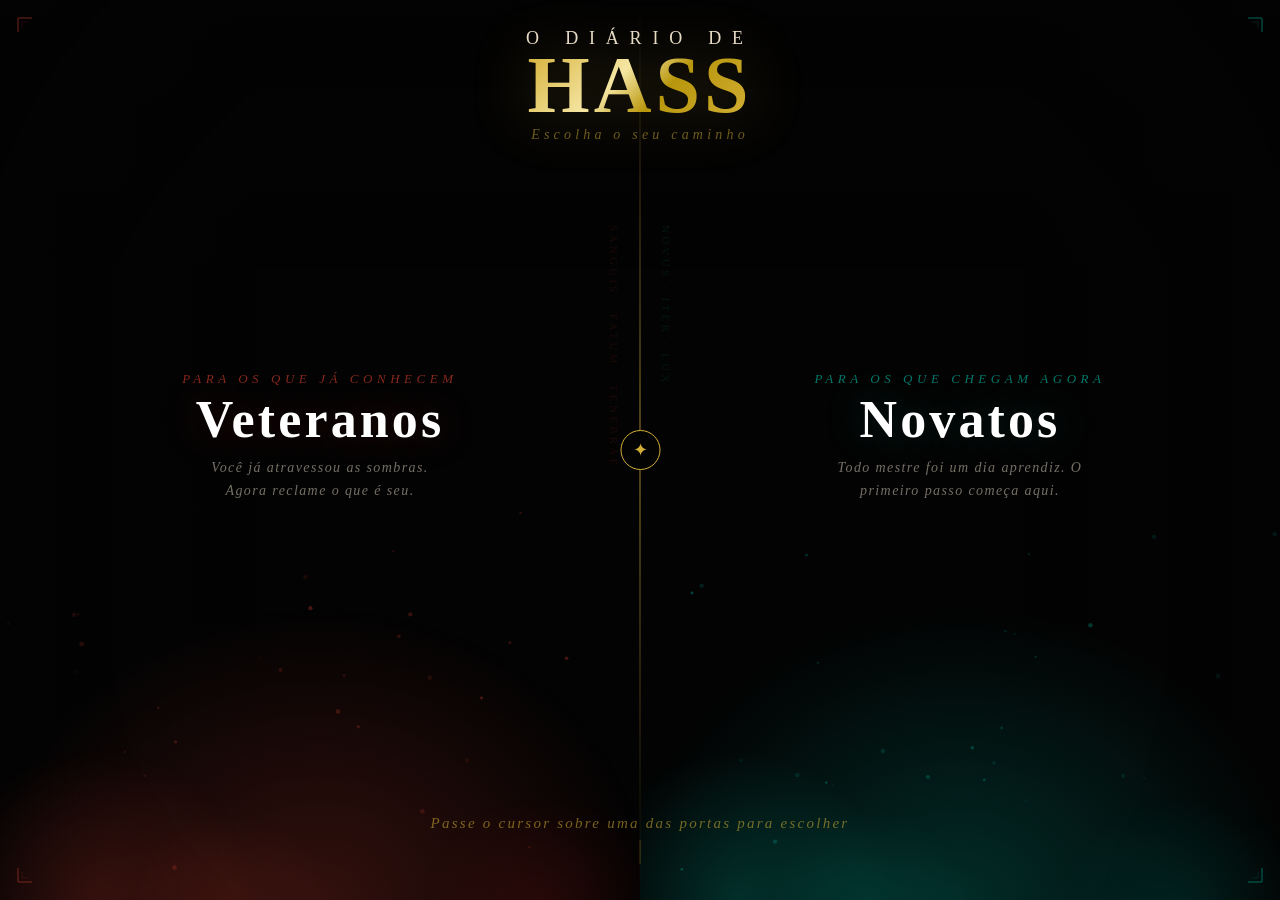
==== index.html @ 7ca0ae03 "Add files via upload" ====
<!DOCTYPE html>
<html lang="pt-br">
<head>
  <meta charset="UTF-8">
  <meta name="viewport" content="width=device-width, initial-scale=1.0">
  <link rel="stylesheet" href="./style.css">
  <title>O Diário de Hass</title>

  <!-- Fonts -->
  <link rel="preconnect" href="https://fonts.googleapis.com">
  <link rel="preconnect" href="https://fonts.gstatic.com" crossorigin>

  <!-- CSS -->
  <link rel="stylesheet" href="css/style.css">
</head>

<body>
 
<!-- CURSOR -->
<div class="cursor" id="cursor">
  <div class="cursor-outer"></div>
  <div class="cursor-inner"></div>
</div>
 
<!-- PARTICLES -->
<canvas id="particles"></canvas>
 
<!-- LOGO -->
<div class="logo-header">
  <span class="logo-title">O Diário de</span>
  <span class="logo-main">HASS</span>
  <span class="logo-sub">Escolha o seu caminho</span>
</div>
 
<div class="scene" id="scene">
 
  <!-- DIVIDER -->
  <div class="divider">
    <div class="divider-emblem">✦</div>
  </div>
 
  <!-- LEFT: VETERANOS -->
  <div class="panel panel-left" id="panel-left"
    onmouseenter="lean('left')" onmouseleave="resetLean()"
    onclick="navigate('')">
 
    <div class="panel-bg"></div>
    <div class="panel-vignette"></div>
    <div class="edge-glow"></div>
    <div class="fog">
      <div class="fog-layer"></div>
      <div class="fog-layer"></div>
    </div>
 
    <!-- RUNES -->
    <div class="runes rune-left">SANGUIS · FATUM · TENEBRAE</div>
 
    <!-- CORNERS -->
    <div class="corner corner-tl">
      <svg viewBox="0 0 32 32" fill="none" xmlns="http://www.w3.org/2000/svg">
        <path d="M2 2 L2 16 M2 2 L16 2" stroke="#C0392B" stroke-width="1.5"/>
        <path d="M6 6 L6 12 M6 6 L12 6" stroke="#C0392B" stroke-width="0.8" opacity="0.5"/>
      </svg>
    </div>
    <div class="corner corner-bl">
      <svg viewBox="0 0 32 32" fill="none" xmlns="http://www.w3.org/2000/svg">
        <path d="M2 2 L2 16 M2 2 L16 2" stroke="#C0392B" stroke-width="1.5"/>
        <path d="M6 6 L6 12 M6 6 L12 6" stroke="#C0392B" stroke-width="0.8" opacity="0.5"/>
      </svg>
    </div>
 
    <div class="panel-content">
      <div class="door-frame">
        
      </div>
      <span class="path-label">Para os que já conhecem</span>
      <h2 class="path-name">Veteranos</h2>
      <p class="path-desc">Você já atravessou as sombras. Agora reclame o que é seu.</p>
      <a class="path-cta" href="https://odiariodehass.com/finalizar-compra/?h_item=combo-1-vol-1-vol-2-e-vol-3">
        Entrar pela porta vermelha
      </a>
    </div>
 
    <!-- LORE SCROLL -->
    <div class="lore-scroll">
      <div class="lore-scroll-border">
        <span class="lore-tag">Trilogia Completa</span>
        <p class="lore-text">Volumes I, II e III — a saga completa nas suas mãos.</p>
        <span class="lore-pages">1.117 páginas</span>
      </div>
    </div>
  </div>
 
  <!-- RIGHT: NOVATOS -->
  <div class="panel panel-right" id="panel-right"
    onmouseenter="lean('right')" onmouseleave="resetLean()"
    onclick="navigate('https://odiariodehass.com/finalizar-compra/?h_item=livro-o-diario-de-hass-volume-1')">
 
    <div class="panel-bg"></div>
    <div class="panel-vignette"></div>
    <div class="edge-glow"></div>
    <div class="fog">
      <div class="fog-layer"></div>
      <div class="fog-layer"></div>
    </div>
 
    <!-- RUNES -->
    <div class="runes rune-right">NOVUS · ITER · LUX</div>
 
    <!-- CORNERS -->
    <div class="corner corner-tr">
      <svg viewBox="0 0 32 32" fill="none" xmlns="http://www.w3.org/2000/svg">
        <path d="M2 2 L2 16 M2 2 L16 2" stroke="#00A896" stroke-width="1.5"/>
        <path d="M6 6 L6 12 M6 6 L12 6" stroke="#00A896" stroke-width="0.8" opacity="0.5"/>
      </svg>
    </div>
    <div class="corner corner-br">
      <svg viewBox="0 0 32 32" fill="none" xmlns="http://www.w3.org/2000/svg">
        <path d="M2 2 L2 16 M2 2 L16 2" stroke="#00A896" stroke-width="1.5"/>
        <path d="M6 6 L6 12 M6 6 L12 6" stroke="#00A896" stroke-width="0.8" opacity="0.5"/>
      </svg>
    </div>
 
    <div class="panel-content">
      <div class="door-frame">
        
      </div>
      <span class="path-label">Para os que chegam agora</span>
      <h2 class="path-name">Novatos</h2>
      <p class="path-desc">Todo mestre foi um dia aprendiz. O primeiro passo começa aqui.</p>
      <a class="path-cta" href="https://odiariodehass.com/finalizar-compra/?h_item=livro-o-diario-de-hass-volume-1">
        Entrar pela porta verde
      </a>
    </div>
 
    
 
</div>
 
<!-- INSTRUCTION -->
<div class="instruction">
  <p class="instruction-text">Passe o cursor sobre uma das portas para escolher</p>
  <div class="instruction-line"></div>
</div>
 
<script>
const scene = document.getElementById('scene');
const cursor = document.getElementById('cursor');
const canvas = document.getElementById('particles');
const ctx = canvas.getContext('2d');
 
/* CURSOR */
let mx = window.innerWidth/2, my = window.innerHeight/2;
let cx = mx, cy = my;
document.addEventListener('mousemove', e => { mx = e.clientX; my = e.clientY; });
(function animCursor() {
  cx += (mx - cx) * 0.18;
  cy += (my - cy) * 0.18;
  cursor.style.left = cx + 'px';
  cursor.style.top = cy + 'px';
  requestAnimationFrame(animCursor);
})();
 
/* LEAN */
let leanTimeout;
function lean(side) {
  clearTimeout(leanTimeout);
  scene.classList.remove('lean-left','lean-right');
  scene.classList.add('lean-' + side);
  document.body.classList.add('hovering');
}
function resetLean() {
  clearTimeout(leanTimeout);
  leanTimeout = setTimeout(() => {
    scene.classList.remove('lean-left','lean-right');
    document.body.classList.remove('hovering');
  }, 120);
}
 
/* NAVIGATE */
function navigate(url) {
  document.body.style.transition = 'opacity 0.6s';
  document.body.style.opacity = '0';
  setTimeout(() => window.location.href = url, 600);
}
 
/* PARTICLES */
let W, H, particles = [];
function resize() {
  W = canvas.width = window.innerWidth;
  H = canvas.height = window.innerHeight;
}
resize();
window.addEventListener('resize', resize);
 
class Particle {
  constructor(side) {
    this.side = side;
    this.reset();
  }
  reset() {
    const half = W / 2;
    this.x = this.side === 'left'
      ? Math.random() * half
      : half + Math.random() * half;
    this.y = H * 0.6 + Math.random() * H * 0.4;
    this.vx = (Math.random() - 0.5) * 0.4;
    this.vy = -(0.3 + Math.random() * 0.8);
    this.alpha = 0;
    this.maxAlpha = 0.15 + Math.random() * 0.25;
    this.life = 0;
    this.maxLife = 120 + Math.random() * 180;
    this.size = 1 + Math.random() * 1.5;
    this.color = this.side === 'left'
      ? `rgba(192,57,43,${this.maxAlpha})`
      : `rgba(0,168,150,${this.maxAlpha})`;
  }
  update() {
    this.life++;
    const t = this.life / this.maxLife;
    this.alpha = t < 0.2 ? t / 0.2 * this.maxAlpha : t > 0.7 ? (1 - (t - 0.7) / 0.3) * this.maxAlpha : this.maxAlpha;
    this.x += this.vx + Math.sin(this.life * 0.03) * 0.3;
    this.y += this.vy;
    if (this.life >= this.maxLife) this.reset();
  }
  draw() {
    ctx.save();
    ctx.globalAlpha = this.alpha;
    ctx.fillStyle = this.side === 'left' ? '#C0392B' : '#00A896';
    ctx.beginPath();
    ctx.arc(this.x, this.y, this.size, 0, Math.PI * 2);
    ctx.fill();
    ctx.restore();
  }
}
 
for (let i = 0; i < 60; i++) {
  const p = new Particle(i < 30 ? 'left' : 'right');
  p.life = Math.random() * p.maxLife; // stagger
  particles.push(p);
}
 
function animParticles() {
  ctx.clearRect(0, 0, W, H);
  particles.forEach(p => { p.update(); p.draw(); });
  requestAnimationFrame(animParticles);
}
animParticles();
 
/* TOUCH SUPPORT */
document.getElementById('panel-left').addEventListener('touchstart', () => lean('left'));
document.getElementById('panel-right').addEventListener('touchstart', () => lean('right'));
document.getElementById('panel-left').addEventListener('touchend', () => {
  navigate('https://odiariodehass.com/finalizar-compra/?h_item=combo-1-vol-1-vol-2-e-vol-3');
});
document.getElementById('panel-right').addEventListener('touchend', () => {
  navigate('https://odiariodehass.com/finalizar-compra/?h_item=livro-o-diario-de-hass-volume-1');
});
</script>
</body>
</html>
---- style.css ----
*,
*::before,
*::after {
  box-sizing: border-box;
  margin: 0;
  padding: 0
}

:root {
  --red: #C0392B;
  --red-bright: #E74C3C;
  --red-glow: rgba(192, 57, 43, 0.6);
  --red-fog: rgba(180, 30, 20, 0.35);
  --teal: #00A896;
  --teal-bright: #02C39A;
  --teal-glow: rgba(0, 168, 150, 0.6);
  --teal-fog: rgba(0, 140, 120, 0.35);
  --black: #030303;
  --gold: #B8960C;
  --gold-light: #D4AF37;
  --cream: #E8DCC8;
  --parchment: rgba(232, 220, 200, 0.08);
}

html,
body {
  width: 100%;
  height: 100%;
  overflow: hidden;
  background: var(--black);
  font-family: 'Cinzel', serif;
  cursor: none;
}

/* CURSOR */


.cursor-inner {
  width: 6px;
  height: 6px;
  background: #fff;
  border-radius: 50%;
  position: absolute;
  top: 50%;
  left: 50%;
  transform: translate(-50%, -50%);
  transition: transform 0.1s;
}

.cursor-outer {
  width: 28px;
  height: 28px;
  border: 1px solid rgba(255, 255, 255, 0.5);
  border-radius: 50%;
  position: absolute;
  top: 50%;
  left: 50%;
  transform: translate(-50%, -50%);
  transition: width 0.3s, height 0.3s, border-color 0.3s;
}

body.hovering .cursor-inner {
  transform: translate(-50%, -50%) scale(2.5);
}

body.hovering .cursor-outer {
  width: 50px;
  height: 50px;
  border-color: rgba(255, 255, 255, 0.8);
}

/* SCENE */
.scene {
  width: 100vw;
  height: 100vh;
  display: grid;
  grid-template-columns: 1fr 1fr;
  position: relative;
  overflow: hidden;
}

/* PARTICLES CANVAS */
#particles {
  position: fixed;
  inset: 0;
  z-index: 1;
  pointer-events: none;
}

/* CENTER DIVIDER */
.divider {
  position: absolute;
  left: 50%;
  top: 0;
  bottom: 0;
  z-index: 30;
  transform: translateX(-50%);
  width: 1px;
  background: linear-gradient(to bottom,
      transparent 0%,
      rgba(212, 175, 55, 0.1) 10%,
      rgba(212, 175, 55, 0.6) 40%,
      rgba(212, 175, 55, 0.8) 50%,
      rgba(212, 175, 55, 0.6) 60%,
      rgba(212, 175, 55, 0.1) 90%,
      transparent 100%);
  transition: opacity 0.6s;
}

.divider::before {
  content: '';
  position: absolute;
  left: 50%;
  top: 50%;
  transform: translate(-50%, -50%);
  width: 40px;
  height: 40px;
  background: var(--black);
  border: 1px solid var(--gold-light);
  border-radius: 50%;
}

.divider-emblem {
  position: absolute;
  left: 50%;
  top: 50%;
  transform: translate(-50%, -50%);
  width: 38px;
  height: 38px;
  display: flex;
  align-items: center;
  justify-content: center;
  font-size: 18px;
  color: var(--gold-light);
  z-index: 31;
  animation: emblem-pulse 3s ease-in-out infinite;
}

@keyframes emblem-pulse {

  0%,
  100% {
    opacity: 0.6;
    text-shadow: 0 0 8px rgba(212, 175, 55, 0.4);
  }

  50% {
    opacity: 1;
    text-shadow: 0 0 20px rgba(212, 175, 55, 0.9);
  }
}

/* HEADER LOGO */
.logo-header {
  position: fixed;
  top: 0;
  left: 0;
  right: 0;
  z-index: 50;
  display: flex;
  flex-direction: column;
  align-items: center;
  padding: 28px 0 0;
  pointer-events: none;
}

.logo-title {
  font-family: 'Cinzel Decorative', serif;
  font-size: clamp(11px, 1.8vw, 18px);
  font-weight: 400;
  letter-spacing: 0.6em;
  color: var(--cream);
  text-transform: uppercase;
  opacity: 0;
  animation: fade-down 1.2s 0.3s forwards;
}

.logo-main {
  font-family: 'Cinzel Decorative', serif;
  font-size: clamp(32px, 7vw, 80px);
  font-weight: 900;
  letter-spacing: 0.05em;
  background: linear-gradient(135deg, #D4AF37 0%, #F5E6A3 40%, #B8960C 60%, #D4AF37 100%);
  -webkit-background-clip: text;
  -webkit-text-fill-color: transparent;
  background-clip: text;
  line-height: 0.9;
  opacity: 0;
  animation: fade-down 1.2s 0.5s forwards;
  filter: drop-shadow(0 0 30px rgba(212, 175, 55, 0.3));
}

.logo-sub {
  font-family: 'IM Fell English', serif;
  font-style: italic;
  font-size: clamp(10px, 1.4vw, 14px);
  color: rgba(212, 175, 55, 0.5);
  letter-spacing: 0.3em;
  margin-top: 6px;
  opacity: 0;
  animation: fade-down 1.2s 0.7s forwards;
}

@keyframes fade-down {
  from {
    opacity: 0;
    transform: translateY(-12px);
  }

  to {
    opacity: 1;
    transform: translateY(0);
  }
}

/* INSTRUCTION */
.instruction {
  position: fixed;
  bottom: 36px;
  left: 50%;
  transform: translateX(-50%);
  z-index: 50;
  text-align: center;
  pointer-events: none;
  opacity: 0;
  animation: fade-up 1s 1.4s forwards;
}

.instruction-text {
  font-family: 'IM Fell English', serif;
  font-style: italic;
  font-size: clamp(12px, 1.6vw, 15px);
  color: rgba(212, 175, 55, 0.55);
  letter-spacing: 0.15em;
}

.instruction-line {
  width: 1px;
  height: 24px;
  background: rgba(212, 175, 55, 0.3);
  margin: 8px auto 0;
  animation: pulse-line 2s ease-in-out infinite;
}

@keyframes pulse-line {

  0%,
  100% {
    opacity: 0.3;
  }

  50% {
    opacity: 0.8;
  }
}

@keyframes fade-up {
  from {
    opacity: 0;
    transform: translateX(-50%) translateY(12px);
  }

  to {
    opacity: 1;
    transform: translateX(-50%) translateY(0);
  }
}

/* PANELS */
.panel {
  position: relative;
  overflow: hidden;
  display: flex;
  flex-direction: column;
  align-items: center;
  justify-content: center;
  cursor: none;
  transition: flex 0.8s cubic-bezier(0.16, 1, 0.3, 1);
  flex: 1;
}

.scene.lean-left .panel-left {
  flex: 1.45;
}

.scene.lean-left .panel-right {
  flex: 0.55;
}

.scene.lean-right .panel-left {
  flex: 0.55;
}

.scene.lean-right .panel-right {
  flex: 1.45;
}

/* PANEL BACKGROUND */
.panel-bg {
  position: absolute;
  inset: -20px;
  background-size: cover;
  background-position: center;
  transition: transform 0.8s cubic-bezier(0.16, 1, 0.3, 1), filter 0.8s;
  filter: brightness(0.3) saturate(0.5);
}

.panel:hover .panel-bg {
  filter: brightness(0.55) saturate(0.8);
}

.scene.lean-left .panel-left .panel-bg {
  transform: scale(1.06);
  filter: brightness(0.65) saturate(1);
}

.scene.lean-right .panel-right .panel-bg {
  transform: scale(1.06);
  filter: brightness(0.65) saturate(1);
}

.scene.lean-left .panel-right .panel-bg {
  filter: brightness(0.18) saturate(0.2);
}

.scene.lean-right .panel-left .panel-bg {
  filter: brightness(0.18) saturate(0.2);
}

/* VIGNETTE + FOG */
.panel-vignette {
  position: absolute;
  inset: 0;
  z-index: 2;
  pointer-events: none;
}

.panel-left .panel-vignette {
  background:
    radial-gradient(ellipse 80% 50% at 50% 100%, rgba(192, 57, 43, 0.25) 0%, transparent 65%),
    linear-gradient(to right, rgba(3, 3, 3, 0.6) 0%, transparent 40%),
    linear-gradient(to bottom, rgba(3, 3, 3, 0.5) 0%, transparent 30%);
}

.panel-right .panel-vignette {
  background:
    radial-gradient(ellipse 80% 50% at 50% 100%, rgba(0, 168, 150, 0.25) 0%, transparent 65%),
    linear-gradient(to left, rgba(3, 3, 3, 0.6) 0%, transparent 40%),
    linear-gradient(to bottom, rgba(3, 3, 3, 0.5) 0%, transparent 30%);
}

/* FOG ANIMATION */
.fog {
  position: absolute;
  bottom: 0;
  left: -20%;
  right: -20%;
  height: 35%;
  z-index: 3;
  pointer-events: none;
  overflow: hidden;
}

.fog-layer {
  position: absolute;
  bottom: 0;
  width: 200%;
  height: 100%;
  background-repeat: repeat-x;
  background-size: 50% 100%;
  opacity: 0.5;
}

.panel-left .fog-layer {
  background-image: radial-gradient(ellipse 30% 80% at 25% 100%, rgba(192, 57, 43, 0.4) 0%, transparent 60%),
    radial-gradient(ellipse 25% 60% at 75% 100%, rgba(150, 20, 20, 0.3) 0%, transparent 55%);
  animation: fog-drift 14s linear infinite;
}

.panel-left .fog-layer:nth-child(2) {
  background-image: radial-gradient(ellipse 20% 50% at 40% 100%, rgba(192, 57, 43, 0.3) 0%, transparent 55%);
  animation: fog-drift 20s linear infinite reverse;
  opacity: 0.4;
}

.panel-right .fog-layer {
  background-image: radial-gradient(ellipse 30% 80% at 25% 100%, rgba(0, 168, 150, 0.4) 0%, transparent 60%),
    radial-gradient(ellipse 25% 60% at 75% 100%, rgba(0, 120, 110, 0.3) 0%, transparent 55%);
  animation: fog-drift 16s linear infinite;
}

.panel-right .fog-layer:nth-child(2) {
  background-image: radial-gradient(ellipse 20% 50% at 40% 100%, rgba(0, 168, 150, 0.3) 0%, transparent 55%);
  animation: fog-drift 22s linear infinite reverse;
  opacity: 0.4;
}

@keyframes fog-drift {
  from {
    transform: translateX(0);
  }

  to {
    transform: translateX(-50%);
  }
}

/* CONTENT */
.panel-content {
  position: relative;
  z-index: 10;
  display: flex;
  flex-direction: column;
  align-items: center;
  gap: 0;
  text-align: center;
  padding: 120px 40px 100px;
  width: 100%;
  opacity: 0;
  animation: fade-in 1.2s 1s forwards;
}

@keyframes fade-in {
  to {
    opacity: 1;
  }
}

/* DOOR IMAGE */
.door-frame {
  position: relative;
  width: clamp(160px, 22vw, 300px);
  margin-bottom: 32px;
}

.door-img {
  width: 100%;
  height: auto;
  display: block;
  filter: drop-shadow(0 0 0px transparent);
  transition: filter 0.6s, transform 0.6s;
}

.panel-left .door-img {
  filter: drop-shadow(0 0 20px rgba(192, 57, 43, 0.3));
}

.panel-right .door-img {
  filter: drop-shadow(0 0 20px rgba(0, 168, 150, 0.3));
}

.scene.lean-left .panel-left .door-img {
  filter: drop-shadow(0 0 40px rgba(192, 57, 43, 0.7));
  transform: scale(1.04);
}

.scene.lean-right .panel-right .door-img {
  filter: drop-shadow(0 0 40px rgba(0, 168, 150, 0.7));
  transform: scale(1.04);
}

/* LABEL */
.path-label {
  font-family: 'IM Fell English', serif;
  font-style: italic;
  font-size: clamp(11px, 1.3vw, 13px);
  letter-spacing: 0.35em;
  text-transform: uppercase;
  margin-bottom: 10px;
  transition: all 0.5s;
}

.panel-left .path-label {
  color: rgba(192, 57, 43, 0.7);
}

.panel-right .path-label {
  color: rgba(0, 168, 150, 0.7);
}

.scene.lean-left .panel-left .path-label {
  color: rgba(220, 80, 60, 0.95);
}

.scene.lean-right .panel-right .path-label {
  color: rgba(0, 195, 154, 0.95);
}

.path-name {
  font-family: 'Cinzel Decorative', serif;
  font-size: clamp(24px, 4.5vw, 52px);
  font-weight: 900;
  letter-spacing: 0.06em;
  line-height: 0.9;
  transition: all 0.5s;
}

.panel-left .path-name {
  color: #fff;
  text-shadow: 0 0 40px rgba(192, 57, 43, 0.3);
}

.panel-right .path-name {
  color: #fff;
  text-shadow: 0 0 40px rgba(0, 168, 150, 0.3);
}

.scene.lean-left .panel-left .path-name {
  text-shadow: 0 0 60px rgba(192, 57, 43, 0.7), 0 2px 40px rgba(192, 57, 43, 0.3);
}

.scene.lean-right .panel-right .path-name {
  text-shadow: 0 0 60px rgba(0, 168, 150, 0.7), 0 2px 40px rgba(0, 168, 150, 0.3);
}

.path-desc {
  font-family: 'IM Fell English', serif;
  font-style: italic;
  font-size: clamp(12px, 1.4vw, 14px);
  color: rgba(232, 220, 200, 0.5);
  letter-spacing: 0.1em;
  margin-top: 12px;
  line-height: 1.7;
  max-width: 260px;
  transition: all 0.5s;
}

.scene.lean-left .panel-left .path-desc,
.scene.lean-right .panel-right .path-desc {
  color: rgba(232, 220, 200, 0.8);
}

/* CTA BUTTON */
.path-cta {
  display: inline-block;
  text-decoration: none;
  margin-top: 32px;
  padding: 14px 36px;
  font-family: 'Cinzel', serif;
  font-size: clamp(10px, 1.2vw, 13px);
  font-weight: 700;
  letter-spacing: 0.25em;
  text-transform: uppercase;
  position: relative;
  overflow: hidden;
  transition: all 0.4s;
  border: 1px solid;
  clip-path: polygon(12px 0%, 100% 0%, calc(100% - 12px) 100%, 0% 100%);
  opacity: 0;
  transform: translateY(8px);
  pointer-events: none;
  cursor: none;
}

.scene.lean-left .panel-left .path-cta,
.scene.lean-right .panel-right .path-cta {
  opacity: 1;
  transform: translateY(0);
  pointer-events: auto;
}

.panel-left .path-cta {
  background: rgba(192, 57, 43, 0.15);
  border-color: rgba(192, 57, 43, 0.8);
  color: #fff;
  transition: background 0.3s, box-shadow 0.3s, opacity 0.5s, transform 0.5s;
}

.panel-left .path-cta:hover {
  background: rgba(192, 57, 43, 0.9);
  box-shadow: 0 0 30px rgba(192, 57, 43, 0.5);
}

.panel-right .path-cta {
  background: rgba(0, 168, 150, 0.15);
  border-color: rgba(0, 168, 150, 0.8);
  color: #fff;
  transition: background 0.3s, box-shadow 0.3s, opacity 0.5s, transform 0.5s;
}

.panel-right .path-cta:hover {
  background: rgba(0, 168, 150, 0.9);
  box-shadow: 0 0 30px rgba(0, 168, 150, 0.5);
}

/* CTA shine sweep */
.path-cta::before {
  content: '';
  position: absolute;
  top: 0;
  left: -100%;
  width: 60%;
  height: 100%;
  background: linear-gradient(90deg, transparent, rgba(255, 255, 255, 0.12), transparent);
  transition: left 0.5s;
}

.path-cta:hover::before {
  left: 150%;
}

/* SCROLL LORE */
.lore-scroll {
  position: absolute;
  bottom: 70px;
  left: 50%;
  transform: translateX(-50%);
  z-index: 10;
  pointer-events: none;
  width: clamp(160px, 18vw, 240px);
  text-align: center;
  opacity: 0;
  transition: opacity 0.5s;
}

.scene.lean-left .panel-left .lore-scroll,
.scene.lean-right .panel-right .lore-scroll {
  opacity: 1;
}

.lore-scroll-border {
  border: 1px solid rgba(212, 175, 55, 0.2);
  padding: 14px 18px;
  background: rgba(3, 3, 3, 0.7);
  backdrop-filter: blur(6px);
}

.lore-tag {
  font-family: 'IM Fell English', serif;
  font-style: italic;
  font-size: 10px;
  color: rgba(212, 175, 55, 0.5);
  letter-spacing: 0.2em;
  text-transform: uppercase;
  display: block;
  margin-bottom: 8px;
}

.lore-text {
  font-family: 'IM Fell English', serif;
  font-style: italic;
  font-size: clamp(11px, 1.3vw, 13px);
  color: rgba(232, 220, 200, 0.75);
  line-height: 1.6;
}

.lore-pages {
  display: block;
  margin-top: 8px;
  font-family: 'Cinzel', serif;
  font-size: 10px;
  color: rgba(212, 175, 55, 0.6);
  letter-spacing: 0.2em;
}

/* CORNER ORNAMENTS */
.corner {
  position: absolute;
  width: 32px;
  height: 32px;
  z-index: 10;
  opacity: 0.4;
  transition: opacity 0.5s;
}

.corner svg {
  width: 100%;
  height: 100%;
}

.corner-tl {
  top: 16px;
  left: 16px;
}

.corner-tr {
  top: 16px;
  right: 16px;
  transform: scaleX(-1);
}

.corner-bl {
  bottom: 16px;
  left: 16px;
  transform: scaleY(-1);
}

.corner-br {
  bottom: 16px;
  right: 16px;
  transform: scale(-1);
}

/* EDGE GLOW */
.edge-glow {
  position: absolute;
  top: 0;
  bottom: 0;
  width: 3px;
  z-index: 20;
  pointer-events: none;
  opacity: 0;
  transition: opacity 0.6s;
}

.panel-left .edge-glow {
  right: 0;
  background: linear-gradient(to bottom, transparent, var(--red), transparent);
}

.panel-right .edge-glow {
  left: 0;
  background: linear-gradient(to bottom, transparent, var(--teal), transparent);
}

.scene.lean-left .panel-left .edge-glow,
.scene.lean-right .panel-right .edge-glow {
  opacity: 0.8;
}

/* RUNE MARKS */
.runes {
  position: absolute;
  z-index: 5;
  pointer-events: none;
  font-family: 'Cinzel', serif;
  font-size: 11px;
  letter-spacing: 0.3em;
  writing-mode: vertical-rl;
  text-orientation: mixed;
  opacity: 0.12;
  transition: opacity 0.6s;
}

.rune-left {
  top: 25%;
  right: 20px;
  color: var(--red);
}

.rune-right {
  top: 25%;
  left: 20px;
  color: var(--teal);
}

.scene.lean-left .panel-left .rune-left {
  opacity: 0.35;
}

.scene.lean-right .panel-right .rune-right {
  opacity: 0.35;
}

/* MOBILE */
@media (max-width: 640px) {
  .scene {
    grid-template-columns: 1fr;
    grid-template-rows: 1fr 1fr;
  }

  .divider {
    top: 50%;
    left: 0;
    right: 0;
    bottom: auto;
    width: 100%;
    height: 1px;
    background: linear-gradient(to right, transparent 0%, rgba(212, 175, 55, 0.6) 50%, transparent 100%);
  }

  .divider::before {
    top: 50%;
    left: 50%;
  }

  .divider-emblem {
    top: 50%;
    left: 50%;
  }

  .scene.lean-left {
    grid-template-rows: 1.45fr 0.55fr;
    grid-template-columns: 1fr;
  }

  .scene.lean-right {
    grid-template-rows: 0.55fr 1.45fr;
    grid-template-columns: 1fr;
  }

  .logo-main {
    font-size: clamp(28px, 10vw, 44px);
  }

  .door-frame {
    width: clamp(80px, 18vw, 140px);
  }

  .path-name {
    font-size: clamp(20px, 7vw, 32px);
  }

  .lore-scroll {
    width: 90%;
  }

  .panel-content {
    padding: 90px 24px 60px;
  }
}



.principal {
  
  width: 100%;
  height: 100%;
  background-color: #B8960C;

  justify-content: center;
}

#carrinho {
      display: none;
    width: 30%;
    height: 30%;
    background-color: white;
    text-align: center;
    position: fixed;
    top: 50%;
    left: 50%;
    transform: translate(-50%, -50%);
    z-index: 99;
    border-radius: 36px;
    border: solid #030303;
    justify-content: center;
}


.finalizar-compra {}

.holder-pedido{
  margin: 20px 10px auto 10px;
  cursor: pointer;
display: flex;
align-items: center;
justify-content: space-between;
}

.holder-pedido:hover{
  opacity: 0.5px;
}

footer{
      background: white;
    width: 100vh;
    position: fixed;
    bottom: 0;
    text-align: center;
}
#cart-count{}
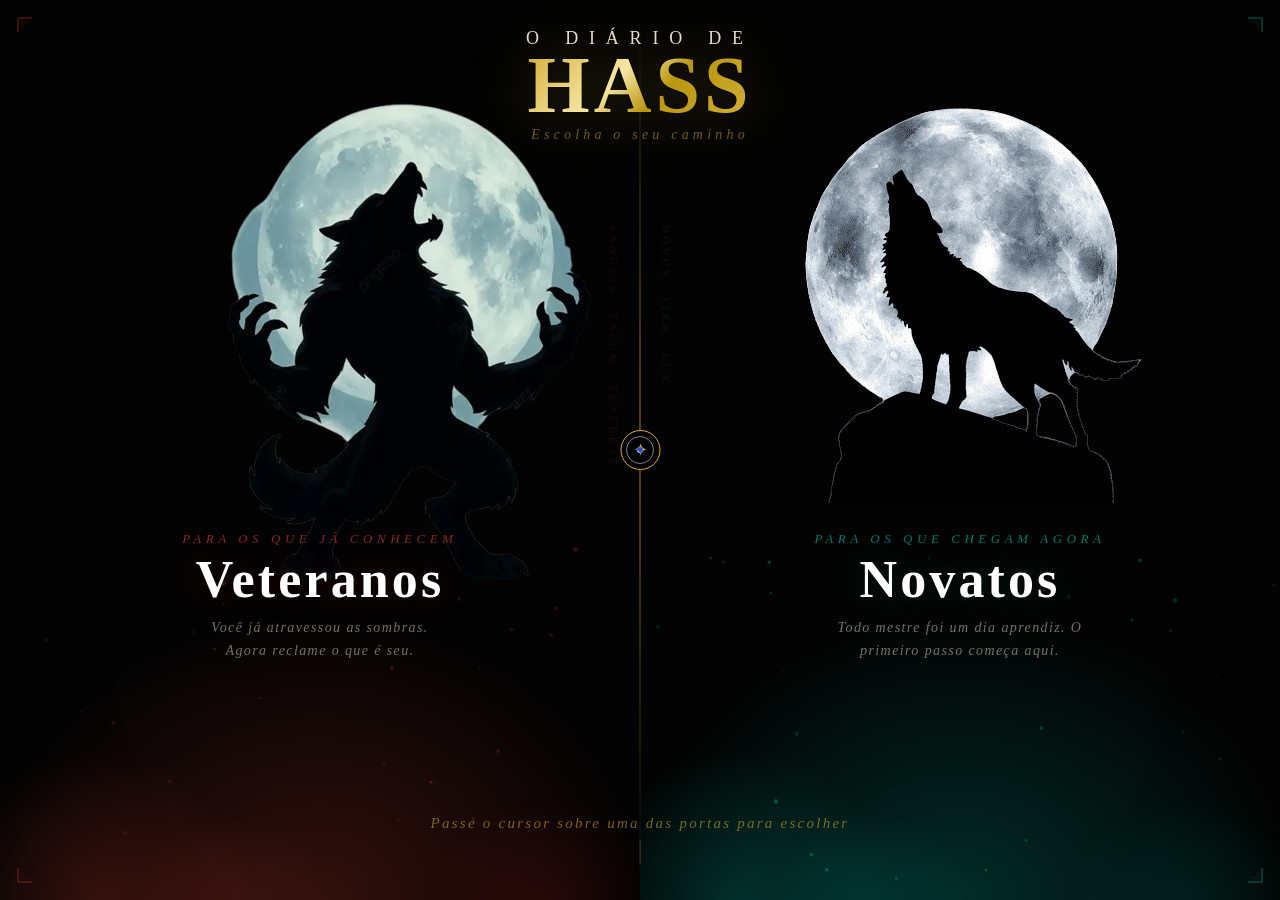
==== commit 24d27bcb: "Add files via upload" ====
--- a/index.html
+++ b/index.html
@@ -45,7 +45,9 @@
     onclick="navigate('')">
  
     <div class="panel-bg"></div>
-    <div class="panel-vignette"></div>
+    <div class="panel-vignette">
+      <img id="lobisomem"src="./hass.png" alt="">
+    </div>
     <div class="edge-glow"></div>
     <div class="fog">
       <div class="fog-layer"></div>
@@ -97,7 +99,9 @@
     onclick="navigate('https://odiariodehass.com/finalizar-compra/?h_item=livro-o-diario-de-hass-volume-1')">
  
     <div class="panel-bg"></div>
-    <div class="panel-vignette"></div>
+    <div class="panel-vignette">
+      <img id="lobo"src="./lobo.png" alt="">
+    </div>
     <div class="edge-glow"></div>
     <div class="fog">
       <div class="fog-layer"></div>
--- a/style.css
+++ b/style.css
@@ -33,7 +33,15 @@
 }
 
 /* CURSOR */
-
+.cursor {
+  position: fixed;
+  width: 16px;
+  height: 16px;
+  z-index: 9999;
+  pointer-events: none;
+  transform: translate(-50%, -50%);
+  mix-blend-mode: difference;
+}
 
 .cursor-inner {
   width: 6px;
@@ -418,6 +426,7 @@
   width: 100%;
   opacity: 0;
   animation: fade-in 1.2s 1s forwards;
+  margin-top: 50%;
 }
 
 @keyframes fade-in {
@@ -752,12 +761,90 @@
   opacity: 0.35;
 }
 
+
+#lobo{
+  
+  margin-top: 15%;
+  margin-left: 25%;
+}
+#lobisomem{
+margin-top: 15%;
+  margin-left: 25%;
+}
+
+.lore-scroll{
+ 
+  display: none;
+}
+
+
+#lobisomem {
+  animation: float-red 5s ease-in-out infinite;
+  filter: drop-shadow(0 0 0px rgba(192,57,43,0));
+  transform-origin: bottom center;
+  transition: filter 0.6s ease;
+}
+
+#lobo {
+  animation: float-teal 5.5s ease-in-out infinite;
+  filter: drop-shadow(0 0 0px rgba(0,168,150,0));
+  transform-origin: bottom center;
+  transition: filter 0.6s ease;
+}
+
+/* Flutuação suave - vermelho */
+@keyframes float-red {
+  0%, 100% { transform: translateY(0px) rotate(-1.5deg) scale(1); }
+  40%       { transform: translateY(-16px) rotate(1deg) scale(1.03); }
+  70%       { transform: translateY(-7px) rotate(-0.5deg) scale(1.01); }
+}
+
+/* Flutuação suave - teal */
+@keyframes float-teal {
+  0%, 100% { transform: translateY(0px) rotate(1.5deg) scale(1); }
+  45%       { transform: translateY(-18px) rotate(-1deg) scale(1.03); }
+  75%       { transform: translateY(-8px) rotate(0.5deg) scale(1.01); }
+}
+
+/* Hover: flutuação mais expressiva */
+@keyframes float-red-hover {
+  0%, 100% { transform: translateY(0px) rotate(-2deg) scale(1.05); }
+  50%       { transform: translateY(-22px) rotate(1.5deg) scale(1.08); }
+}
+
+@keyframes float-teal-hover {
+  0%, 100% { transform: translateY(0px) rotate(2deg) scale(1.05); }
+  50%       { transform: translateY(-24px) rotate(-1.5deg) scale(1.08); }
+}
+
+/* Entrada ao carregar a página */
+#lobisomem {
+  opacity: 0;
+  animation: entry-red 1s 0.8s ease forwards, float-red 5s 1.8s ease-in-out infinite;
+}
+
+#lobo {
+  opacity: 0;
+  animation: entry-teal 1s 1.1s ease forwards, float-teal 5.5s 2.1s ease-in-out infinite;
+}
+
+@keyframes entry-red {
+  from { opacity: 0; transform: translateY(40px) scale(0.9); }
+  to   { opacity: 1; transform: translateY(0px) scale(1); }
+}
+
+@keyframes entry-teal {
+  from { opacity: 0; transform: translateY(40px) scale(0.9); }
+  to   { opacity: 1; transform: translateY(0px) scale(1); }
+}
+
 /* MOBILE */
 @media (max-width: 640px) {
   .scene {
     grid-template-columns: 1fr;
     grid-template-rows: 1fr 1fr;
   }
+
 
   .divider {
     top: 50%;
@@ -769,6 +856,9 @@
     background: linear-gradient(to right, transparent 0%, rgba(212, 175, 55, 0.6) 50%, transparent 100%);
   }
 
+  .cursor{
+    display: none;
+  }
   .divider::before {
     top: 50%;
     left: 50%;
@@ -808,55 +898,12 @@
   .panel-content {
     padding: 90px 24px 60px;
   }
-}
-
-
-
-.principal {
+
+
+
+
   
-  width: 100%;
-  height: 100%;
-  background-color: #B8960C;
-
-  justify-content: center;
-}
-
-#carrinho {
-      display: none;
-    width: 30%;
-    height: 30%;
-    background-color: white;
-    text-align: center;
-    position: fixed;
-    top: 50%;
-    left: 50%;
-    transform: translate(-50%, -50%);
-    z-index: 99;
-    border-radius: 36px;
-    border: solid #030303;
-    justify-content: center;
-}
-
-
-.finalizar-compra {}
-
-.holder-pedido{
-  margin: 20px 10px auto 10px;
-  cursor: pointer;
-display: flex;
-align-items: center;
-justify-content: space-between;
-}
-
-.holder-pedido:hover{
-  opacity: 0.5px;
-}
-
-footer{
-      background: white;
-    width: 100vh;
-    position: fixed;
-    bottom: 0;
-    text-align: center;
-}
-#cart-count{}+}
+
+
+
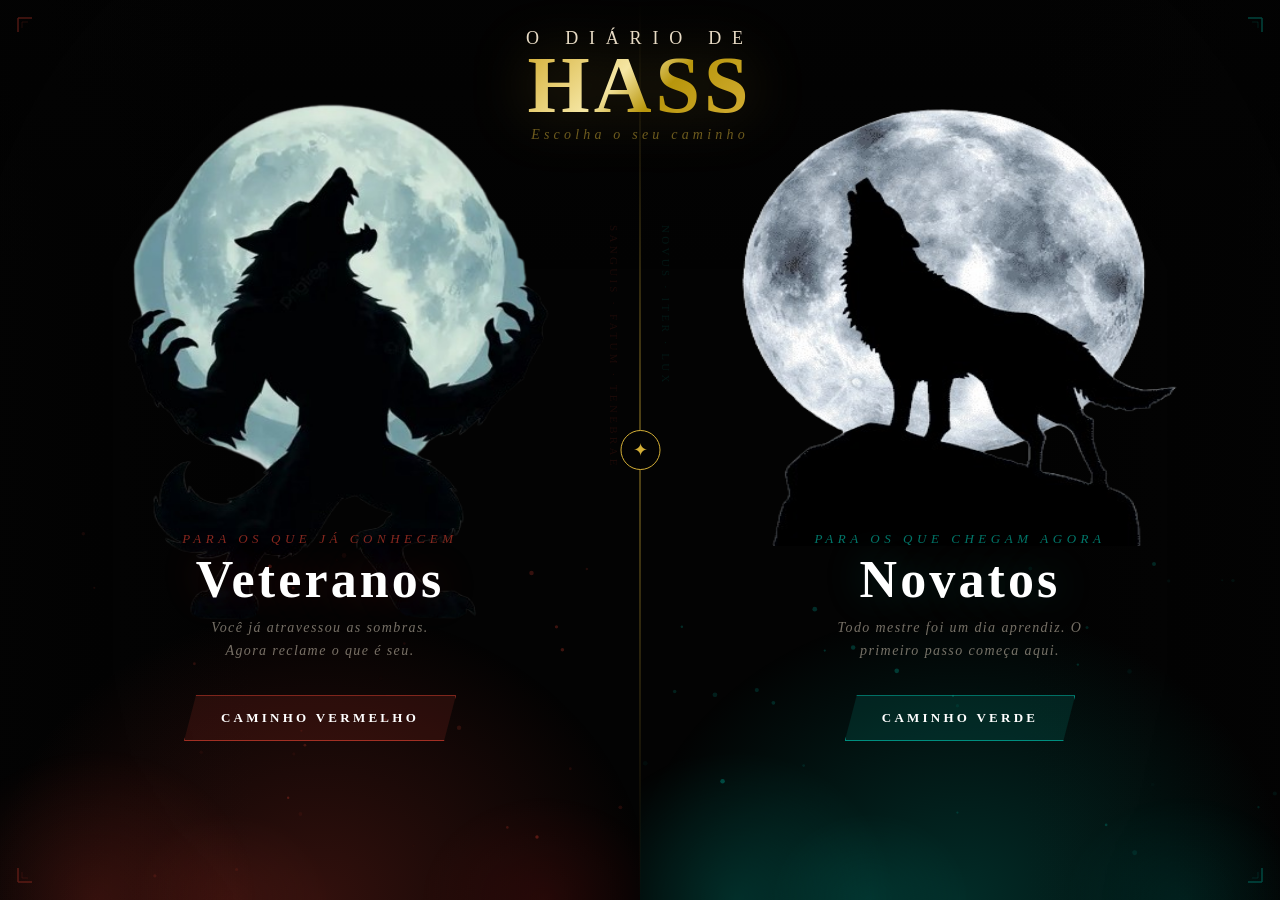
==== commit 0f749720: "Add files via upload" ====
--- a/index.html
+++ b/index.html
@@ -78,8 +78,8 @@
       <span class="path-label">Para os que já conhecem</span>
       <h2 class="path-name">Veteranos</h2>
       <p class="path-desc">Você já atravessou as sombras. Agora reclame o que é seu.</p>
-      <a class="path-cta" href="https://odiariodehass.com/finalizar-compra/?h_item=combo-1-vol-1-vol-2-e-vol-3">
-        Entrar pela porta vermelha
+      <a class="path-cta" href="./index2.html">
+        Caminho vermelho
       </a>
     </div>
  
@@ -133,7 +133,7 @@
       <h2 class="path-name">Novatos</h2>
       <p class="path-desc">Todo mestre foi um dia aprendiz. O primeiro passo começa aqui.</p>
       <a class="path-cta" href="https://odiariodehass.com/finalizar-compra/?h_item=livro-o-diario-de-hass-volume-1">
-        Entrar pela porta verde
+        Caminho Verde
       </a>
     </div>
  
--- a/style.css
+++ b/style.css
@@ -32,15 +32,17 @@
   cursor: none;
 }
 
-/* CURSOR */
-.cursor {
+
+.cursor{
   position: fixed;
-  width: 16px;
-  height: 16px;
-  z-index: 9999;
+  top: 0;
+  left: 0;
+
+  width: 0;
+  height: 0;
+
   pointer-events: none;
-  transform: translate(-50%, -50%);
-  mix-blend-mode: difference;
+  z-index: 99999;
 }
 
 .cursor-inner {
@@ -341,6 +343,8 @@
   inset: 0;
   z-index: 2;
   pointer-events: none;
+  align-items: center;
+  text-align:center;
 }
 
 .panel-left .panel-vignette {
@@ -763,13 +767,15 @@
 
 
 #lobo{
-  
+  height: 50%;
   margin-top: 15%;
-  margin-left: 25%;
+  width: 70%;
 }
 #lobisomem{
 margin-top: 15%;
-  margin-left: 25%;
+  width: 90%;
+  height: 60%;
+  margin-left:6%
 }
 
 .lore-scroll{
@@ -838,13 +844,68 @@
   to   { opacity: 1; transform: translateY(0px) scale(1); }
 }
 
+
+
+@media (max-width: 1300px){
+
+  .instruction{display: none;}
+.cursor{
+    display:none;
+  }
+
+  body{
+    cursor:auto;
+  }
+
+ .panel-bg{
+    transform: scale(1) !important;
+    transition: none !important;
+  }
+
+  .scene.lean-right .panel-right .panel-bg,
+  .scene.lean-left .panel-left .panel-bg{
+    transform: scale(1) !important;
+  }
+
+.path-cta {
+  opacity: 1 !important;
+    transform: translateY(0) !important;
+
+    pointer-events: auto !important;
+
+    position: relative;
+
+    display: inline-block;
+}
+
+}
+
+
+
+
+
 /* MOBILE */
 @media (max-width: 640px) {
+.instruction{display: none;}
+
+ .panel-bg{
+    transform: scale(1) !important;
+    transition: none !important;
+  }
+
+  .scene.lean-right .panel-right .panel-bg,
+  .scene.lean-left .panel-left .panel-bg{
+    transform: scale(1) !important;
+  }
+
   .scene {
     grid-template-columns: 1fr;
     grid-template-rows: 1fr 1fr;
   }
 
+  body{
+    cursor: auto;
+  }
 
   .divider {
     top: 50%;
@@ -869,15 +930,17 @@
     left: 50%;
   }
 
-  .scene.lean-left {
-    grid-template-rows: 1.45fr 0.55fr;
-    grid-template-columns: 1fr;
-  }
-
-  .scene.lean-right {
-    grid-template-rows: 0.55fr 1.45fr;
-    grid-template-columns: 1fr;
-  }
+  .path-cta {
+    opacity: 1 !important;
+    transform: translateY(0) !important;
+
+    pointer-events: auto !important;
+
+    position: relative;
+
+    display: inline-block;
+}
+
 
   .logo-main {
     font-size: clamp(28px, 10vw, 44px);
@@ -896,7 +959,7 @@
   }
 
   .panel-content {
-    padding: 90px 24px 60px;
+    padding: 30px 24px 115px;
   }
 
 
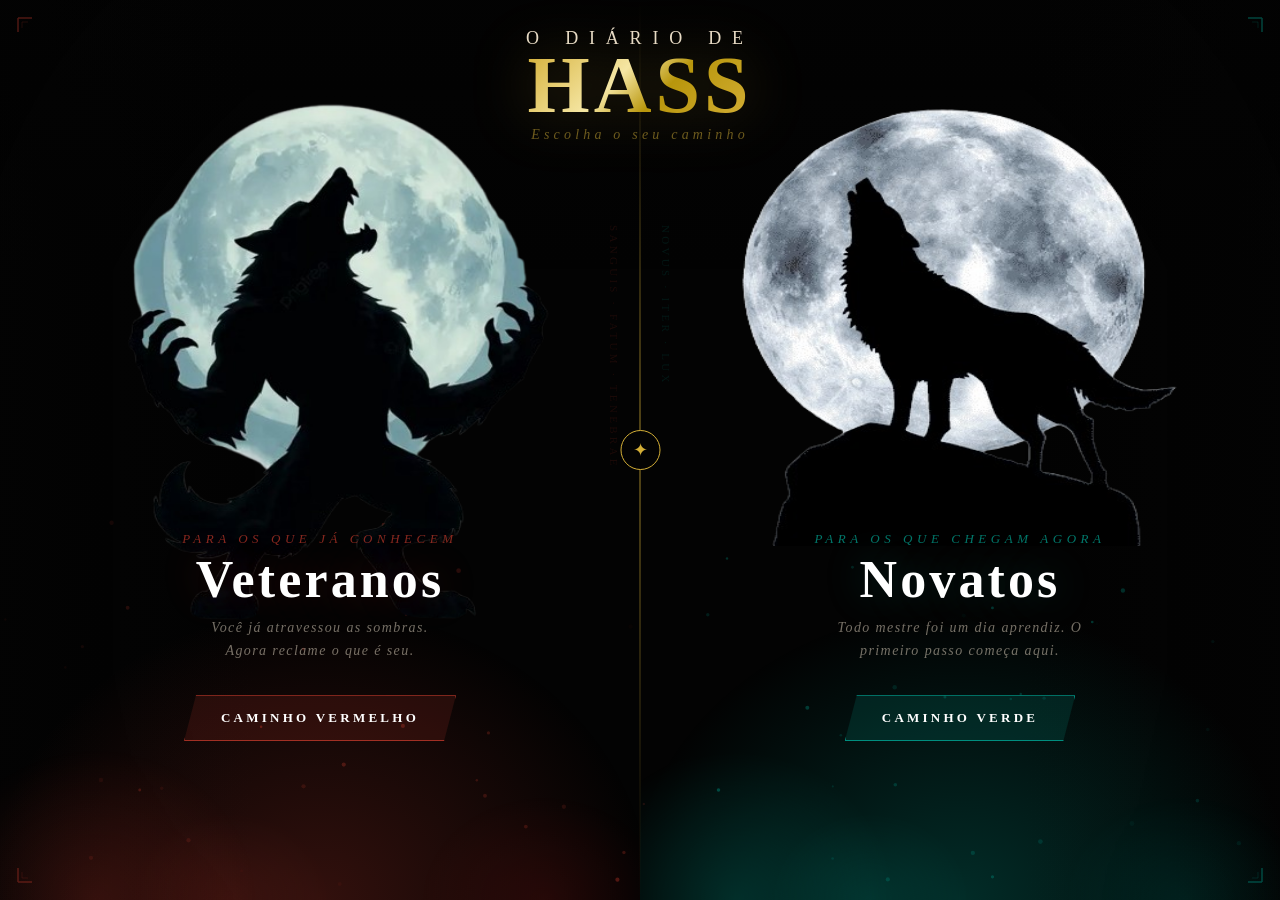
==== commit b9e90377: "Add files via upload" ====
--- a/index.html
+++ b/index.html
@@ -96,7 +96,7 @@
   <!-- RIGHT: NOVATOS -->
   <div class="panel panel-right" id="panel-right"
     onmouseenter="lean('right')" onmouseleave="resetLean()"
-    onclick="navigate('https://odiariodehass.com/finalizar-compra/?h_item=livro-o-diario-de-hass-volume-1')">
+    onclick="navigate('https://odiariodehass.com/volume-1/')">
  
     <div class="panel-bg"></div>
     <div class="panel-vignette">
--- a/style.css
+++ b/style.css
@@ -878,6 +878,14 @@
     display: inline-block;
 }
 
+body.lock-scroll{
+    overflow: hidden;
+    touch-action: none;
+    -webkit-overflow-scrolling: none;
+    height: 100vh;
+}
+
+
 }
 
 
@@ -962,11 +970,29 @@
     padding: 30px 24px 115px;
   }
 
-
-
-
-  
-}
-
-
-
+  body.lock-scroll{
+    overflow: hidden;
+    touch-action: none;
+    -webkit-overflow-scrolling: none;
+    height: 100vh;
+}
+
+  .panel-content {
+    
+    transform: translateY(-61px);
+
+  }
+
+
+@media (max-width: 500px){
+.panel-content {
+    
+    transform: translateY(-20px);
+
+}
+
+
+}
+
+
+
